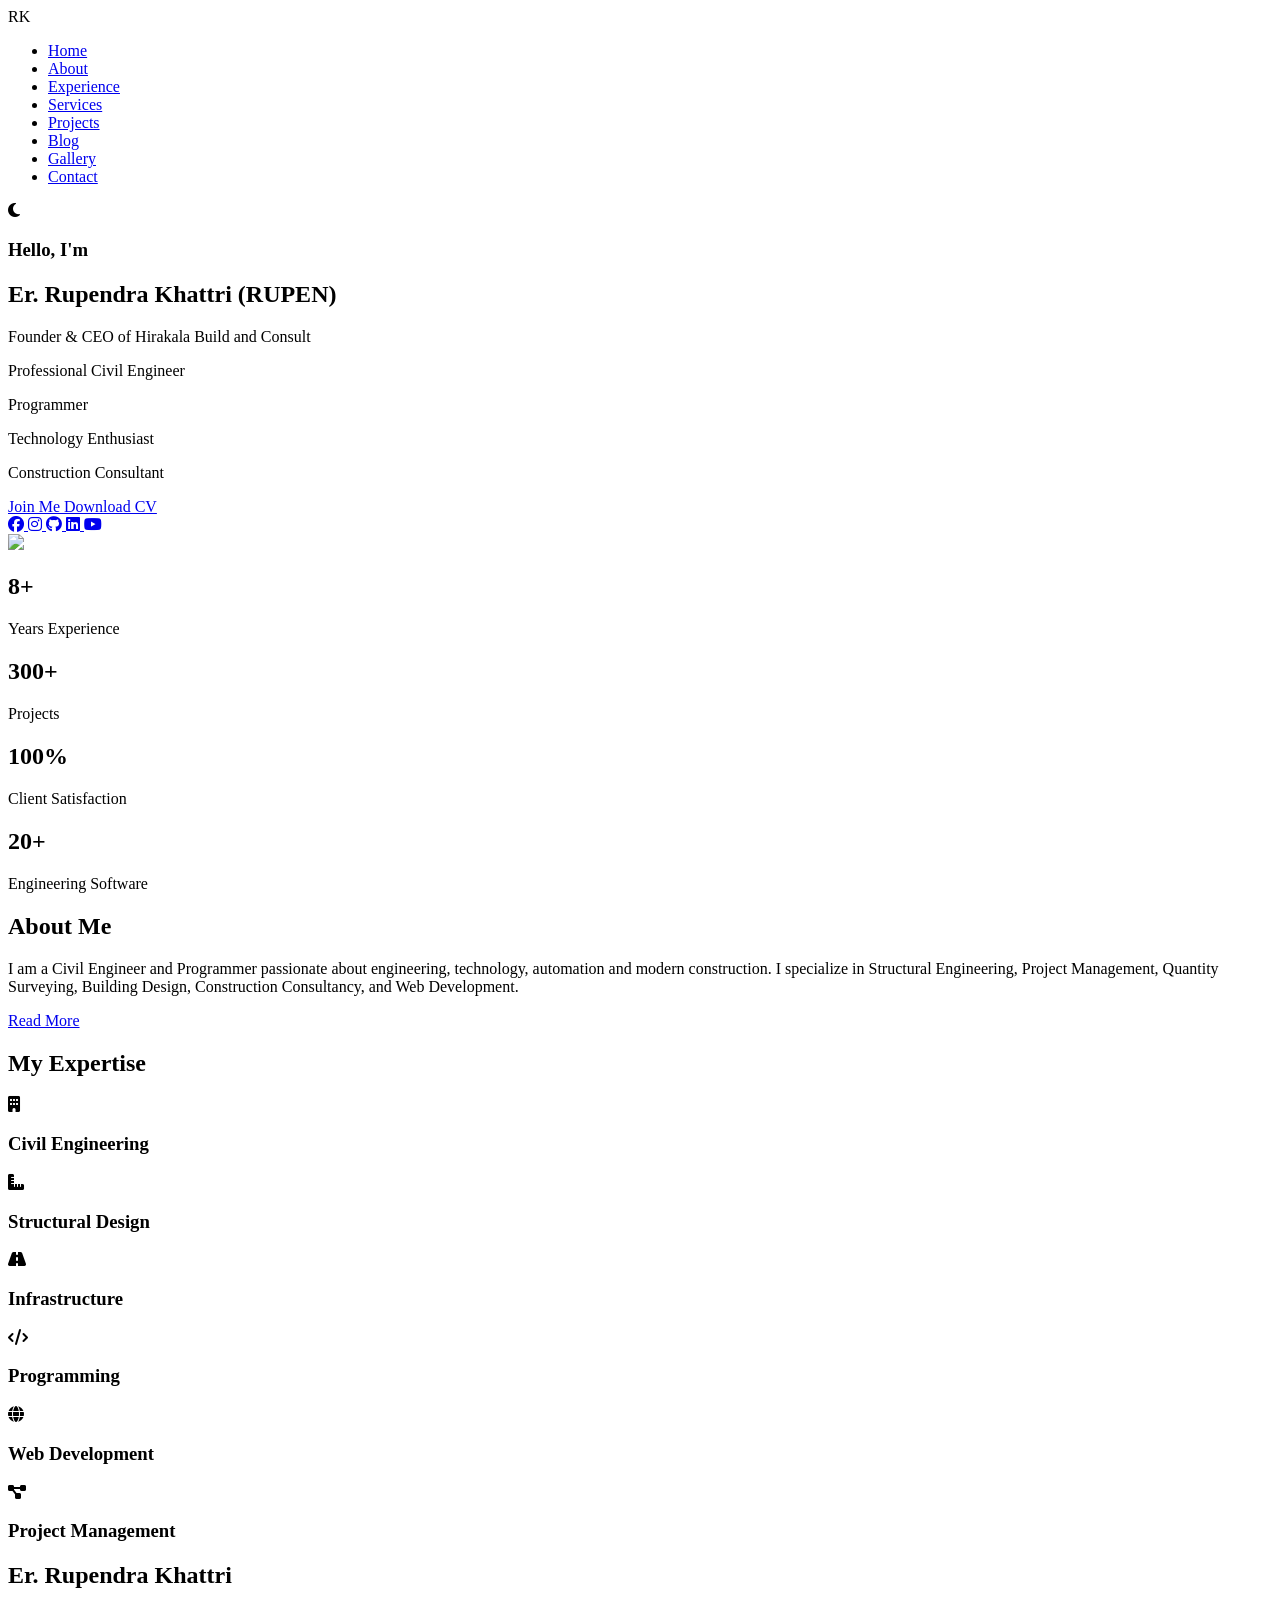
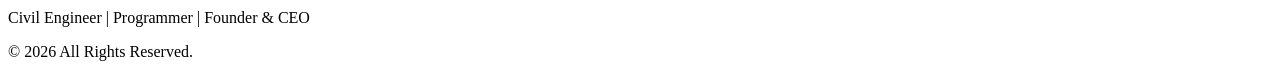
==== index.html @ b0874764 "Add files via upload" ====
<!DOCTYPE html>
<html lang="en">

<head>

<meta charset="UTF-8">
<meta http-equiv="X-UA-Compatible" content="IE=edge">
<meta name="viewport" content="width=device-width, initial-scale=1.0">

<title>Rupendra Khattri | Civil Engineer | Programmer</title>

<meta name="description"
content="Official Portfolio of Er. Rupendra Khattri, Civil Engineer, Founder of Hirakala Build and Consult and Programmer.">

<link rel="stylesheet" href="css/variables.css">
<link rel="stylesheet" href="css/style.css">
<link rel="stylesheet" href="css/animation.css">
<link rel="stylesheet" href="css/responsive.css">

<link
href="https://cdnjs.cloudflare.com/ajax/libs/font-awesome/6.6.0/css/all.min.css"
rel="stylesheet">

<link
href="https://fonts.googleapis.com/css2?family=Poppins:wght@300;400;500;600;700&display=swap"
rel="stylesheet">

</head>

<body>

<div id="loader">
<div class="spinner"></div>
</div>

<header>

<nav class="navbar">

<div class="logo">
RK
</div>

<ul>

<li><a href="#">Home</a></li>

<li><a href="about.html">About</a></li>

<li><a href="experience.html">Experience</a></li>

<li><a href="services.html">Services</a></li>

<li><a href="projects.html">Projects</a></li>

<li><a href="blog.html">Blog</a></li>

<li><a href="gallery.html">Gallery</a></li>

<li><a href="contact.html">Contact</a></li>

</ul>

<div class="dark-btn">

<i class="fa-solid fa-moon"></i>

</div>

</nav>

</header>

<section class="hero">

<div id="particles-js"></div>

<div class="hero-left">

<h3>Hello, I'm</h3>

<h1>Er. Rupendra Khattri (RUPEN) </h1>

<h2>

<span id="typing"></span>

</h2>

<p>

Founder & CEO of Hirakala Build and Consult
</p>
<p>
Professional Civil Engineer
</p>
<p>
Programmer
</p>
<p>
Technology Enthusiast
</p>
<p>
Construction Consultant
</p>

<div class="hero-buttons">

<a href="contact.html" class="btn">

Join Me

</a>

<a href="assets/cv.pdf" class="btn2">

Download CV

</a>

</div>

<div class="social">

<a href="https://facebook.com/rupendrakhattri1">

<i class="fab fa-facebook"></i>

</a>

<a href="https://instagram.com/rupenkhattri">

<i class="fab fa-instagram"></i>

</a>

<a href="https://github.com/rupendrakhattri">

<i class="fab fa-github"></i>

</a>

<a href="https://linkedin.com/in/rupendrakhattri">

<i class="fab fa-linkedin"></i>

</a>

<a href="https://youtube.com/@rupendrakhattri">

<i class="fab fa-youtube"></i>

</a>

</div>

</div>

<div class="hero-right">

<div class="profile-card">

<img src="images/profile.jpg">

</div>

</div>

</section>

<section class="stats">

<div class="card">

<h2>8+</h2>

<p>Years Experience</p>

</div>

<div class="card">

<h2>300+</h2>

<p>Projects</p>

</div>

<div class="card">

<h2>100%</h2>

<p>Client Satisfaction</p>

</div>

<div class="card">

<h2>20+</h2>

<p>Engineering Software</p>

</div>

</section>

<section class="about-preview">

<h2>About Me</h2>

<p>

I am a Civil Engineer and Programmer passionate about engineering,
technology, automation and modern construction.

I specialize in Structural Engineering,
Project Management,
Quantity Surveying,
Building Design,
Construction Consultancy,
and Web Development.

</p>

<a href="about.html" class="btn">

Read More

</a>

</section>

<section class="services-preview">

<h2>My Expertise</h2>

<div class="service-grid">

<div class="service-card">

<i class="fa-solid fa-building"></i>

<h3>Civil Engineering</h3>

</div>

<div class="service-card">

<i class="fa-solid fa-ruler-combined"></i>

<h3>Structural Design</h3>

</div>

<div class="service-card">

<i class="fa-solid fa-road"></i>

<h3>Infrastructure</h3>

</div>

<div class="service-card">

<i class="fa-solid fa-code"></i>

<h3>Programming</h3>

</div>

<div class="service-card">

<i class="fa-solid fa-globe"></i>

<h3>Web Development</h3>

</div>

<div class="service-card">

<i class="fa-solid fa-diagram-project"></i>

<h3>Project Management</h3>

</div>

</div>

</section>

<footer>

<h2>

Er. Rupendra Khattri

</h2>

<p>

Civil Engineer | Programmer | Founder & CEO

</p>

<p>

© 2026 All Rights Reserved.

</p>

</footer>

<script src="js/main.js"></script>

<script src="js/typing.js"></script>

<script src="js/particles.js"></script>

<script src="js/darkmode.js"></script>

</body>

</html>
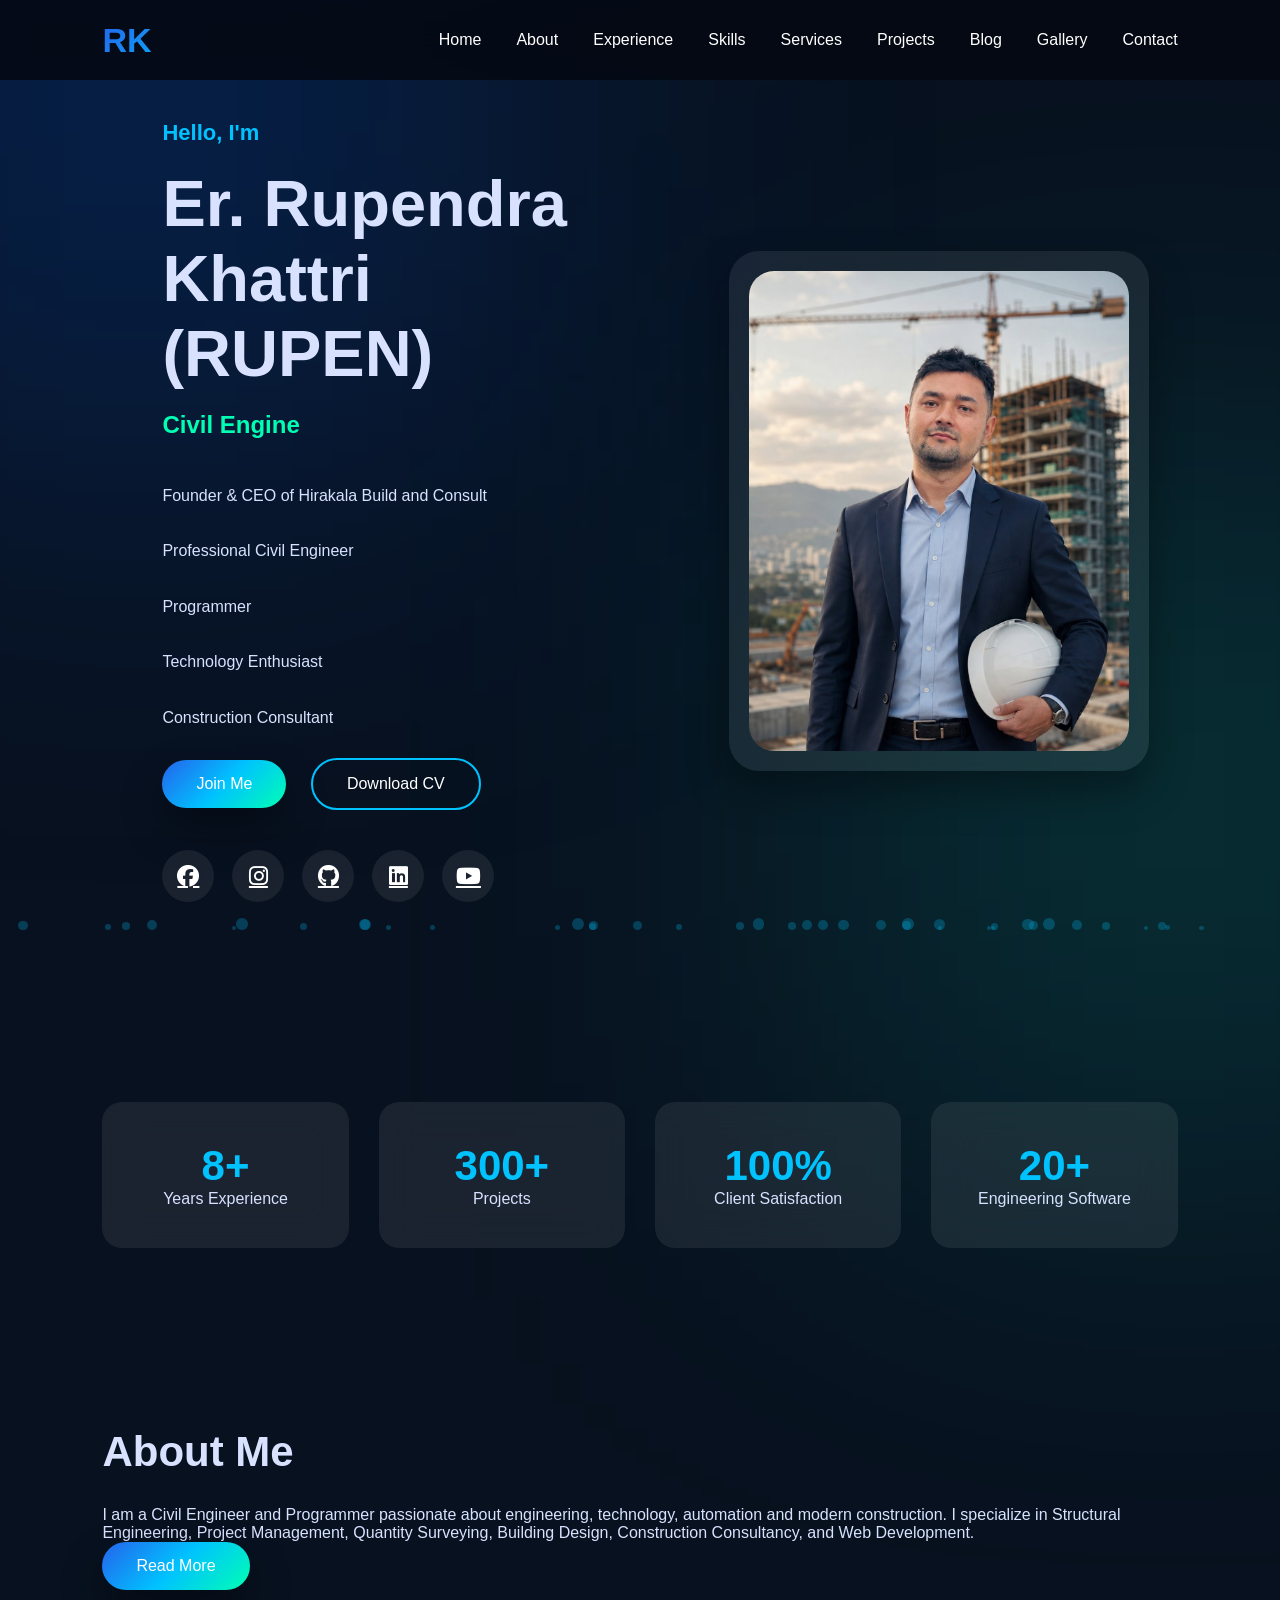
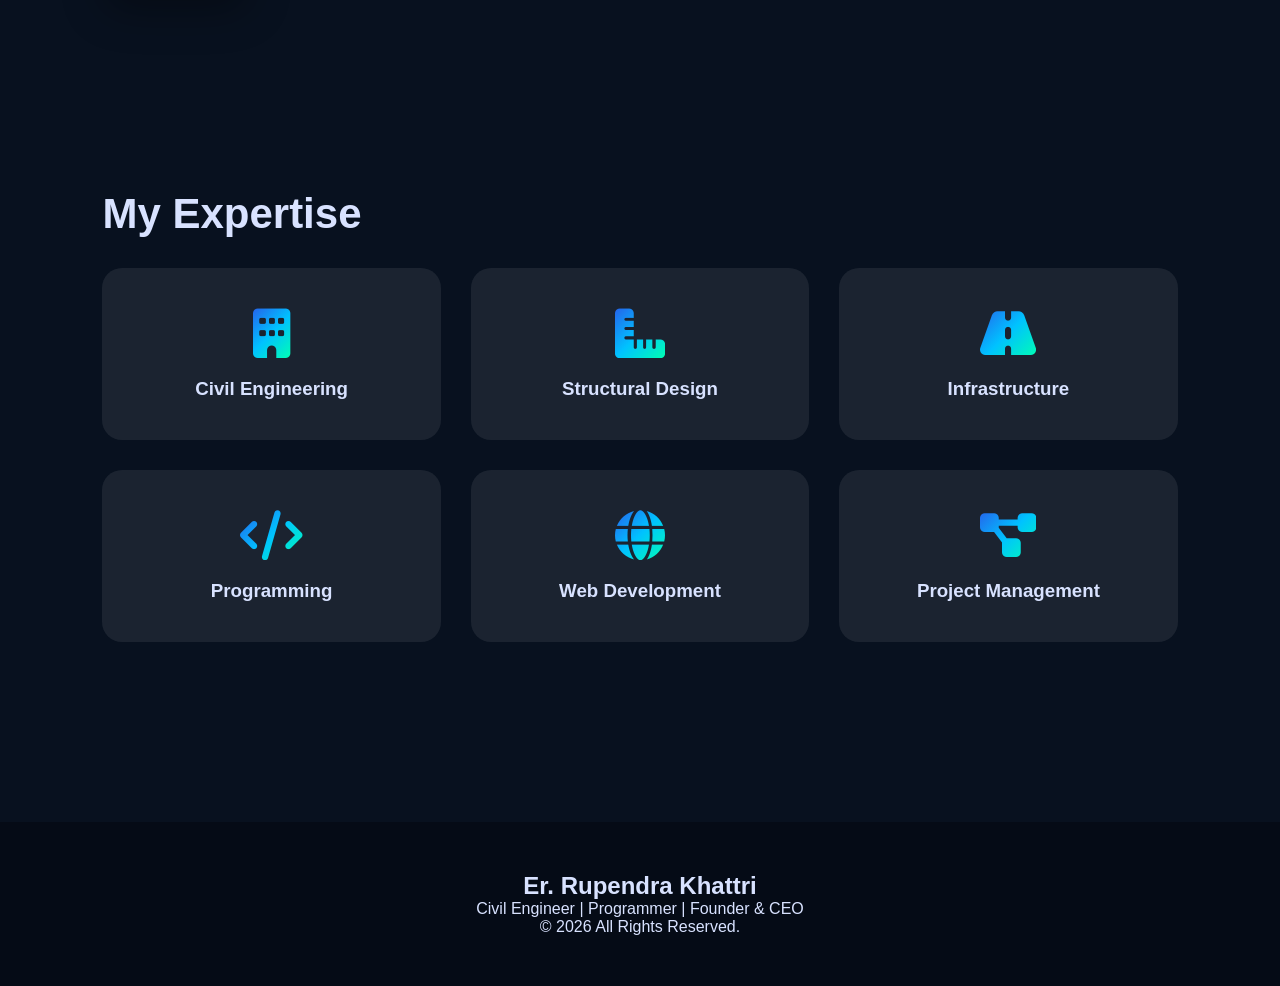
==== commit a2a8c7c4: "Add files via upload" ====
--- a/index.html
+++ b/index.html
@@ -37,35 +37,27 @@
 
 <nav class="navbar">
 
-<div class="logo">
-RK
-</div>
-
-<ul>
-
-<li><a href="#">Home</a></li>
-
-<li><a href="about.html">About</a></li>
-
-<li><a href="experience.html">Experience</a></li>
-
-<li><a href="services.html">Services</a></li>
-
-<li><a href="projects.html">Projects</a></li>
-
-<li><a href="blog.html">Blog</a></li>
-
-<li><a href="gallery.html">Gallery</a></li>
-
-<li><a href="contact.html">Contact</a></li>
-
-</ul>
-
-<div class="dark-btn">
-
-<i class="fa-solid fa-moon"></i>
-
-</div>
+<nav class="navbar">
+
+    <div class="logo">RK</div>
+
+    <ul class="nav-links">
+
+        <li><a href="index.html">Home</a></li>
+        <li><a href="about.html">About</a></li>
+        <li><a href="experience.html">Experience</a></li>
+        <li><a href="skills.html">Skills</a></li>
+        <li><a href="services.html">Services</a></li>
+        <li><a href="projects.html">Projects</a></li>
+        <li><a href="blog.html">Blog</a></li>
+        <li><a href="gallery.html">Gallery</a></li>
+        <li><a href="contact.html">Contact</a></li>
+
+    </ul>
+
+    <div class="menu-toggle">
+        <i class="fas fa-bars"></i>
+    </div>
 
 </nav>
 
--- a/css/variables.css
+++ b/css/variables.css
@@ -0,0 +1,53 @@
+:root{
+
+/* ===== Colors ===== */
+
+--primary:#2563eb;
+--secondary:#00c2ff;
+--accent:#00ffb3;
+
+--bg:#08111f;
+--bg2:#101a2d;
+
+--card:rgba(255,255,255,.08);
+
+--glass:rgba(255,255,255,.08);
+
+--white:#ffffff;
+
+--text:#d8e2ff;
+
+--gray:#a7b3cf;
+
+--border:rgba(255,255,255,.12);
+
+--shadow:0 20px 40px rgba(0,0,0,.35);
+
+--gradient:linear-gradient(
+135deg,
+#2563eb,
+#00c2ff,
+#00ffb3
+);
+
+/* ===== Font ===== */
+
+--font:'Poppins',sans-serif;
+
+/* ===== Radius ===== */
+
+--radius:18px;
+
+/* ===== Animation ===== */
+
+--transition:.35s ease;
+
+/* ===== Container ===== */
+
+--container:1280px;
+
+/* ===== Navbar ===== */
+
+--nav-height:80px;
+
+}
--- a/css/style.css
+++ b/css/style.css
@@ -0,0 +1,1889 @@
+*{
+margin:0;
+padding:0;
+box-sizing:border-box;
+}
+
+html{
+scroll-behavior:smooth;
+}
+
+body{
+
+font-family:var(--font);
+
+background:var(--bg);
+
+color:var(--text);
+
+overflow-x:hidden;
+
+}
+
+/* Background */
+
+body::before{
+
+content:"";
+
+position:fixed;
+
+width:700px;
+
+height:700px;
+
+background:#0066ff33;
+
+filter:blur(180px);
+
+top:-250px;
+
+left:-200px;
+
+z-index:-2;
+
+}
+
+body::after{
+
+content:"";
+
+position:fixed;
+
+width:700px;
+
+height:700px;
+
+background:#00ffcc22;
+
+filter:blur(180px);
+
+bottom:-250px;
+
+right:-250px;
+
+z-index:-2;
+
+}
+
+/* Loader */
+
+#loader{
+
+position:fixed;
+
+width:100%;
+
+height:100vh;
+
+background:#08111f;
+
+display:flex;
+
+justify-content:center;
+
+align-items:center;
+
+z-index:9999;
+
+}
+
+.spinner{
+
+width:60px;
+
+height:60px;
+
+border:5px solid #1d3557;
+
+border-top:5px solid #00c2ff;
+
+border-radius:50%;
+
+animation:spin 1s linear infinite;
+
+}
+
+/* Navbar */
+
+.navbar{
+
+position:fixed;
+
+top:0;
+
+width:100%;
+
+height:80px;
+
+display:flex;
+
+justify-content:space-between;
+
+align-items:center;
+
+padding:0 8%;
+
+background:rgba(0,0,0,.25);
+
+backdrop-filter:blur(18px);
+
+z-index:999;
+
+}
+
+.logo{
+
+font-size:34px;
+
+font-weight:700;
+
+background:var(--gradient);
+
+-webkit-background-clip:text;
+
+-webkit-text-fill-color:transparent;
+
+}
+
+.navbar ul{
+
+display:flex;
+
+list-style:none;
+
+gap:35px;
+
+}
+
+.navbar ul li a{
+
+text-decoration:none;
+
+color:white;
+
+transition:.3s;
+
+}
+
+.navbar ul li a:hover{
+
+color:var(--secondary);
+
+}
+
+/* Hero */
+
+.hero{
+
+min-height:100vh;
+
+display:flex;
+
+justify-content:space-between;
+
+align-items:center;
+
+padding:120px 8%;
+
+gap:60px;
+
+}
+
+.hero-left{
+
+flex:1;
+
+}
+
+.hero-left h3{
+
+font-size:22px;
+
+color:var(--secondary);
+
+}
+
+.hero-left h1{
+
+font-size:65px;
+
+margin:20px 0;
+
+}
+
+.hero-left h2{
+
+height:45px;
+
+color:var(--accent);
+
+}
+
+.hero-left p{
+
+line-height:1.9;
+
+max-width:650px;
+
+margin:25px 0;
+
+}
+
+/* Buttons */
+
+.btn{
+
+display:inline-block;
+
+padding:15px 34px;
+
+background:var(--gradient);
+
+border-radius:50px;
+
+text-decoration:none;
+
+color:white;
+
+margin-right:20px;
+
+box-shadow:var(--shadow);
+
+transition:.4s;
+
+}
+
+.btn:hover{
+
+transform:translateY(-6px);
+
+}
+
+.btn2{
+
+display:inline-block;
+
+padding:15px 34px;
+
+border:2px solid var(--secondary);
+
+border-radius:50px;
+
+text-decoration:none;
+
+color:white;
+
+transition:.4s;
+
+}
+
+.btn2:hover{
+
+background:var(--secondary);
+
+color:#000;
+
+}
+
+/* Social */
+
+.social{
+
+margin-top:40px;
+
+display:flex;
+
+gap:18px;
+
+}
+
+.social a{
+
+width:52px;
+
+height:52px;
+
+display:flex;
+
+justify-content:center;
+
+align-items:center;
+
+border-radius:50%;
+
+background:var(--glass);
+
+backdrop-filter:blur(20px);
+
+color:white;
+
+font-size:22px;
+
+transition:.4s;
+
+}
+
+.social a:hover{
+
+transform:translateY(-8px);
+
+background:var(--secondary);
+
+color:black;
+
+}
+
+/* Profile */
+
+.hero-right{
+
+flex:1;
+
+display:flex;
+
+justify-content:center;
+
+}
+
+.profile-card{
+
+width:420px;
+
+height:520px;
+
+background:var(--glass);
+
+backdrop-filter:blur(25px);
+
+border-radius:30px;
+
+padding:20px;
+
+box-shadow:var(--shadow);
+
+animation:float 5s ease infinite;
+
+}
+
+.profile-card img{
+
+width:100%;
+
+height:100%;
+
+object-fit:cover;
+
+border-radius:25px;
+
+}
+
+/* Cards */
+
+.stats{
+
+display:grid;
+
+grid-template-columns:repeat(4,1fr);
+
+gap:30px;
+
+padding:80px 8%;
+
+}
+
+.card{
+
+background:var(--glass);
+
+padding:40px;
+
+text-align:center;
+
+border-radius:20px;
+
+backdrop-filter:blur(20px);
+
+transition:.4s;
+
+}
+
+.card:hover{
+
+transform:translateY(-10px);
+
+}
+
+.card h2{
+
+font-size:42px;
+
+color:var(--secondary);
+
+}
+
+.about-preview,
+
+.services-preview{
+
+padding:100px 8%;
+
+}
+
+.about-preview h2,
+
+.services-preview h2{
+
+font-size:42px;
+
+margin-bottom:30px;
+
+}
+
+.service-grid{
+
+display:grid;
+
+grid-template-columns:repeat(3,1fr);
+
+gap:30px;
+
+}
+
+.service-card{
+
+padding:40px;
+
+background:var(--glass);
+
+text-align:center;
+
+border-radius:20px;
+
+transition:.4s;
+
+}
+
+.service-card:hover{
+
+transform:translateY(-12px);
+
+}
+
+.service-card i{
+
+font-size:50px;
+
+margin-bottom:20px;
+
+background:var(--gradient);
+
+-webkit-background-clip:text;
+
+-webkit-text-fill-color:transparent;
+
+}
+
+footer{
+
+padding:50px;
+
+text-align:center;
+
+background:#050b16;
+
+margin-top:80px;
+
+}
+
+/* Floating Particles */
+
+.particle{
+
+position:absolute;
+
+bottom:-30px;
+
+background:#00c2ff;
+
+border-radius:50%;
+
+opacity:.25;
+
+animation:particleMove linear infinite;
+
+pointer-events:none;
+
+}
+
+@keyframes particleMove{
+
+0%{
+
+transform:translateY(0);
+
+opacity:0;
+
+}
+
+20%{
+
+opacity:.4;
+
+}
+
+100%{
+
+transform:translateY(-120vh);
+
+opacity:0;
+
+}
+
+}
+
+/* Reveal Animation */
+
+.card,
+.service-card,
+.about-preview,
+.profile-card{
+
+opacity:0;
+
+transform:translateY(40px);
+
+transition:.8s;
+
+}
+
+.active{
+
+opacity:1;
+
+transform:translateY(0);
+
+}
+
+/* ===========================
+ABOUT PAGE
+===========================*/
+
+.page-header{
+
+padding:140px 8% 70px;
+
+text-align:center;
+
+}
+
+.page-header h1{
+
+font-size:54px;
+
+margin-bottom:15px;
+
+}
+
+.page-header p{
+
+color:var(--gray);
+
+}
+
+.about-container{
+
+display:grid;
+
+grid-template-columns:350px 1fr;
+
+gap:60px;
+
+padding:70px 8%;
+
+align-items:center;
+
+}
+
+.about-image img{
+
+width:100%;
+
+border-radius:25px;
+
+box-shadow:var(--shadow);
+
+}
+
+.about-content h2{
+
+font-size:42px;
+
+margin-bottom:15px;
+
+}
+
+.about-content h3{
+
+color:var(--secondary);
+
+margin-bottom:20px;
+
+}
+
+.about-content p{
+
+line-height:1.9;
+
+margin-bottom:18px;
+
+}
+
+.about-info{
+
+display:grid;
+
+grid-template-columns:repeat(2,1fr);
+
+gap:20px;
+
+margin:35px 0;
+
+}
+
+.education{
+
+padding:80px 8%;
+
+}
+
+.education h2{
+
+font-size:42px;
+
+margin-bottom:40px;
+
+}
+
+.timeline{
+
+display:flex;
+
+flex-direction:column;
+
+gap:30px;
+
+}
+
+.timeline-item{
+
+background:var(--glass);
+
+padding:30px;
+
+border-radius:20px;
+
+backdrop-filter:blur(20px);
+
+border:1px solid var(--border);
+
+transition:.35s;
+
+}
+
+.timeline-item:hover{
+
+transform:translateX(10px);
+
+}
+
+.timeline-item h3{
+
+margin-bottom:10px;
+
+}
+
+.timeline-item h4{
+
+color:var(--secondary);
+
+margin-bottom:10px;
+
+}
+
+.mission{
+
+padding:80px 8%;
+
+text-align:center;
+
+}
+
+.mission h2{
+
+font-size:40px;
+
+margin-bottom:20px;
+
+}
+
+.mission p{
+
+max-width:900px;
+
+margin:auto;
+
+line-height:2;
+
+}
+
+/* ==========================
+EXPERIENCE PAGE
+========================== */
+
+.experience-section{
+
+padding:80px 8%;
+
+}
+
+.experience-timeline{
+
+position:relative;
+
+margin-left:30px;
+
+border-left:3px solid var(--secondary);
+
+}
+
+.experience-item{
+
+display:flex;
+
+gap:30px;
+
+margin-bottom:50px;
+
+position:relative;
+
+}
+
+.experience-icon{
+
+position:absolute;
+
+left:-24px;
+
+width:45px;
+
+height:45px;
+
+border-radius:50%;
+
+background:var(--gradient);
+
+display:flex;
+
+justify-content:center;
+
+align-items:center;
+
+color:#fff;
+
+font-size:18px;
+
+box-shadow:var(--shadow);
+
+}
+
+.experience-content{
+
+margin-left:50px;
+
+background:var(--glass);
+
+padding:30px;
+
+border-radius:20px;
+
+backdrop-filter:blur(20px);
+
+border:1px solid var(--border);
+
+transition:.35s;
+
+}
+
+.experience-content:hover{
+
+transform:translateY(-8px);
+
+}
+
+.experience-content h2{
+
+margin-bottom:10px;
+
+}
+
+.experience-content h3{
+
+color:var(--secondary);
+
+margin-bottom:10px;
+
+}
+
+.experience-content span{
+
+display:inline-block;
+
+margin-bottom:15px;
+
+padding:6px 14px;
+
+border-radius:20px;
+
+background:#2563eb22;
+
+color:var(--secondary);
+
+font-size:14px;
+
+}
+
+.experience-content p{
+
+line-height:1.8;
+
+}
+
+.achievement-section{
+
+padding:80px 8%;
+
+text-align:center;
+
+}
+
+.achievement-section h2{
+
+font-size:40px;
+
+margin-bottom:40px;
+
+}
+
+.achievement-grid{
+
+display:grid;
+
+grid-template-columns:repeat(4,1fr);
+
+gap:30px;
+
+}
+
+.achievement-card{
+
+background:var(--glass);
+
+padding:35px;
+
+border-radius:20px;
+
+backdrop-filter:blur(20px);
+
+transition:.35s;
+
+}
+
+.achievement-card:hover{
+
+transform:translateY(-10px);
+
+}
+
+.achievement-card h3{
+
+font-size:46px;
+
+color:var(--secondary);
+
+margin-bottom:10px;
+
+}
+
+@media(max-width:900px){
+
+.achievement-grid{
+
+grid-template-columns:repeat(2,1fr);
+
+}
+
+}
+
+@media(max-width:768px){
+
+.experience-content{
+
+margin-left:40px;
+
+}
+
+.achievement-grid{
+
+grid-template-columns:1fr;
+
+}
+
+}
+
+/* ==========================
+SKILLS PAGE
+========================== */
+
+.skills-section{
+
+padding:70px 8%;
+
+}
+
+.skills-section h2{
+
+margin-bottom:35px;
+
+font-size:40px;
+
+}
+
+.skill{
+
+margin-bottom:25px;
+
+}
+
+.skill span{
+
+display:block;
+
+margin-bottom:10px;
+
+font-weight:600;
+
+}
+
+.progress{
+
+width:100%;
+
+height:14px;
+
+background:#1a2435;
+
+border-radius:30px;
+
+overflow:hidden;
+
+}
+
+.progress-bar{
+
+height:100%;
+
+background:var(--gradient);
+
+border-radius:30px;
+
+animation:growBar 2s ease;
+
+}
+
+@keyframes growBar{
+
+from{
+
+width:0;
+
+}
+
+}
+
+.software-section{
+
+padding:80px 8%;
+
+}
+
+.software-section h2{
+
+margin-bottom:40px;
+
+font-size:40px;
+
+}
+
+.software-grid{
+
+display:grid;
+
+grid-template-columns:repeat(auto-fit,minmax(180px,1fr));
+
+gap:25px;
+
+}
+
+.software-card{
+
+background:var(--glass);
+
+padding:30px;
+
+text-align:center;
+
+border-radius:20px;
+
+backdrop-filter:blur(20px);
+
+border:1px solid var(--border);
+
+font-weight:600;
+
+transition:.35s;
+
+}
+
+.software-card:hover{
+
+transform:translateY(-10px);
+
+background:rgba(37,99,235,.18);
+
+}
+
+/*==========================
+SERVICES PAGE
+===========================*/
+
+.services-page{
+
+padding:80px 8%;
+
+display:grid;
+
+grid-template-columns:repeat(auto-fit,minmax(320px,1fr));
+
+gap:35px;
+
+}
+
+.service-box{
+
+background:var(--glass);
+
+padding:40px;
+
+border-radius:20px;
+
+backdrop-filter:blur(18px);
+
+border:1px solid var(--border);
+
+transition:.35s;
+
+text-align:center;
+
+}
+
+.service-box:hover{
+
+transform:translateY(-12px);
+
+box-shadow:0 20px 40px rgba(0,0,0,.3);
+
+}
+
+.service-box i{
+
+font-size:55px;
+
+margin-bottom:25px;
+
+background:var(--gradient);
+
+-webkit-background-clip:text;
+
+-webkit-text-fill-color:transparent;
+
+}
+
+.service-box h3{
+
+margin-bottom:20px;
+
+font-size:24px;
+
+}
+
+.service-box p{
+
+line-height:1.8;
+
+color:var(--gray);
+
+}
+
+.cta-section{
+
+padding:100px 8%;
+
+text-align:center;
+
+}
+
+.cta-section h2{
+
+font-size:42px;
+
+margin-bottom:20px;
+
+}
+
+.cta-section p{
+
+max-width:800px;
+
+margin:0 auto 40px;
+
+line-height:2;
+
+color:var(--gray);
+
+}
+
+/*==========================
+PROJECT PAGE
+==========================*/
+
+.filter-section{
+
+padding:40px 8%;
+
+display:flex;
+
+justify-content:center;
+
+flex-wrap:wrap;
+
+gap:20px;
+
+}
+
+.filter-btn{
+
+padding:12px 28px;
+
+border:none;
+
+border-radius:40px;
+
+cursor:pointer;
+
+background:var(--glass);
+
+color:var(--text);
+
+font-weight:600;
+
+transition:.35s;
+
+}
+
+.filter-btn:hover,
+.filter-btn.active{
+
+background:var(--gradient);
+
+color:white;
+
+}
+
+.project-grid{
+
+padding:40px 8% 100px;
+
+display:grid;
+
+grid-template-columns:repeat(auto-fit,minmax(350px,1fr));
+
+gap:35px;
+
+}
+
+.project-card{
+
+background:var(--glass);
+
+border-radius:22px;
+
+overflow:hidden;
+
+backdrop-filter:blur(20px);
+
+border:1px solid var(--border);
+
+transition:.35s;
+
+}
+
+.project-card:hover{
+
+transform:translateY(-12px);
+
+box-shadow:0 20px 40px rgba(0,0,0,.35);
+
+}
+
+.project-card img{
+
+width:100%;
+
+height:240px;
+
+object-fit:cover;
+
+transition:.4s;
+
+}
+
+.project-card:hover img{
+
+transform:scale(1.08);
+
+}
+
+.project-content{
+
+padding:30px;
+
+}
+
+.badge{
+
+display:inline-block;
+
+padding:6px 16px;
+
+border-radius:30px;
+
+background:#2563eb22;
+
+color:var(--secondary);
+
+margin-bottom:18px;
+
+font-size:14px;
+
+}
+
+.programming{
+
+background:#00ff8820;
+
+color:#00ffb3;
+
+}
+
+.research{
+
+background:#ffbf0020;
+
+color:#ffc107;
+
+}
+
+.project-content h3{
+
+margin-bottom:15px;
+
+font-size:26px;
+
+}
+
+.project-content p{
+
+line-height:1.8;
+
+margin-bottom:20px;
+
+}
+
+.tech{
+
+display:flex;
+
+flex-wrap:wrap;
+
+gap:10px;
+
+margin-bottom:25px;
+
+}
+
+.tech span{
+
+padding:8px 15px;
+
+background:#ffffff10;
+
+border-radius:30px;
+
+font-size:13px;
+
+}
+
+.project-buttons{
+
+display:flex;
+
+gap:15px;
+
+}
+
+/*==========================
+BLOG PAGE
+==========================*/
+
+.blog-search{
+
+padding:40px 8%;
+
+text-align:center;
+
+}
+
+.blog-search input{
+
+width:100%;
+max-width:600px;
+padding:16px 25px;
+border:none;
+border-radius:50px;
+background:var(--glass);
+color:var(--text);
+font-size:16px;
+outline:none;
+
+}
+
+.featured-blog{
+
+padding:50px 8%;
+
+display:grid;
+
+grid-template-columns:1fr 500px;
+
+gap:50px;
+
+align-items:center;
+
+}
+
+.featured-blog img{
+
+width:100%;
+border-radius:20px;
+
+}
+
+.blog-tag{
+
+display:inline-block;
+
+padding:8px 18px;
+
+border-radius:30px;
+
+background:var(--gradient);
+
+color:white;
+
+margin-bottom:20px;
+
+}
+
+.featured-content h2{
+
+font-size:42px;
+
+margin-bottom:20px;
+
+}
+
+.featured-content p{
+
+line-height:1.9;
+
+margin-bottom:30px;
+
+}
+
+.blog-grid{
+
+padding:60px 8%;
+
+display:grid;
+
+grid-template-columns:repeat(auto-fit,minmax(340px,1fr));
+
+gap:35px;
+
+}
+
+.blog-card{
+
+background:var(--glass);
+
+border-radius:20px;
+
+overflow:hidden;
+
+backdrop-filter:blur(20px);
+
+border:1px solid var(--border);
+
+transition:.35s;
+
+}
+
+.blog-card:hover{
+
+transform:translateY(-10px);
+
+}
+
+.blog-card img{
+
+width:100%;
+
+height:220px;
+
+object-fit:cover;
+
+}
+
+.blog-content{
+
+padding:25px;
+
+}
+
+.blog-category{
+
+display:inline-block;
+
+padding:6px 16px;
+
+border-radius:30px;
+
+background:#2563eb22;
+
+color:var(--secondary);
+
+margin-bottom:15px;
+
+font-size:14px;
+
+}
+
+.blog-content h3{
+
+margin-bottom:15px;
+
+}
+
+.blog-content p{
+
+line-height:1.8;
+
+margin-bottom:20px;
+
+}
+
+.blog-footer{
+
+display:flex;
+
+justify-content:space-between;
+
+align-items:center;
+
+font-size:14px;
+
+}
+
+.blog-footer a{
+
+text-decoration:none;
+
+color:var(--secondary);
+
+font-weight:600;
+
+}
+
+@media(max-width:900px){
+
+.featured-blog{
+
+grid-template-columns:1fr;
+
+}
+
+}
+
+/*==========================
+GALLERY PAGE
+===========================*/
+
+.gallery-filter{
+
+padding:40px 8%;
+
+display:flex;
+
+justify-content:center;
+
+flex-wrap:wrap;
+
+gap:20px;
+
+}
+
+.gallery-btn{
+
+padding:12px 25px;
+
+border:none;
+
+border-radius:40px;
+
+background:var(--glass);
+
+color:var(--text);
+
+cursor:pointer;
+
+transition:.35s;
+
+font-weight:600;
+
+}
+
+.gallery-btn:hover,
+.gallery-btn.active{
+
+background:var(--gradient);
+
+color:white;
+
+}
+
+.gallery-grid{
+
+padding:40px 8% 100px;
+
+display:grid;
+
+grid-template-columns:repeat(auto-fit,minmax(320px,1fr));
+
+gap:25px;
+
+}
+
+.gallery-item{
+
+position:relative;
+
+overflow:hidden;
+
+border-radius:20px;
+
+cursor:pointer;
+
+}
+
+.gallery-item img{
+
+width:100%;
+
+height:280px;
+
+object-fit:cover;
+
+transition:.6s;
+
+}
+
+.gallery-item:hover img{
+
+transform:scale(1.12);
+
+}
+
+.gallery-overlay{
+
+position:absolute;
+
+left:0;
+
+bottom:-100%;
+
+width:100%;
+
+padding:30px;
+
+background:linear-gradient(to top,
+rgba(0,0,0,.92),
+transparent);
+
+color:white;
+
+transition:.45s;
+
+}
+
+.gallery-item:hover .gallery-overlay{
+
+bottom:0;
+
+}
+
+.gallery-overlay h3{
+
+margin-bottom:8px;
+
+}
+
+.gallery-overlay p{
+
+font-size:15px;
+
+opacity:.9;
+
+}
+
+
+/*=========================
+CONTACT PAGE
+=========================*/
+
+.contact-section{
+
+display:grid;
+
+grid-template-columns:1fr 1fr;
+
+gap:60px;
+
+padding:80px 8%;
+
+}
+
+.contact-card{
+
+display:flex;
+
+gap:20px;
+
+align-items:center;
+
+background:var(--glass);
+
+padding:20px;
+
+margin-bottom:20px;
+
+border-radius:20px;
+
+backdrop-filter:blur(20px);
+
+}
+
+.contact-card i{
+
+font-size:28px;
+
+color:var(--secondary);
+
+}
+
+.contact-form input,
+.contact-form textarea{
+
+width:100%;
+
+padding:18px;
+
+margin-bottom:20px;
+
+border:none;
+
+border-radius:15px;
+
+background:var(--glass);
+
+color:white;
+
+outline:none;
+
+}
+
+.contact-form button{
+
+border:none;
+
+cursor:pointer;
+
+}
+
+.social-large{
+
+margin-top:30px;
+
+display:flex;
+
+gap:15px;
+
+}
+
+.social-large a{
+
+width:55px;
+
+height:55px;
+
+display:flex;
+
+justify-content:center;
+
+align-items:center;
+
+border-radius:50%;
+
+background:var(--glass);
+
+color:white;
+
+font-size:22px;
+
+transition:.3s;
+
+}
+
+.social-large a:hover{
+
+background:var(--gradient);
+
+}
+
+.map-section{
+
+padding:0 8% 80px;
+
+}
+
+.map-section iframe{
+
+width:100%;
+
+height:450px;
+
+border:none;
+
+border-radius:25px;
+
+}
+
+@media(max-width:900px){
+
+.contact-section{
+
+grid-template-columns:1fr;
+
+}
+
+}
+
+/* ==========================
+Responsive Navigation
+========================== */
+
+.navbar{
+
+display:flex;
+
+justify-content:space-between;
+
+align-items:center;
+
+padding:20px 8%;
+
+position:fixed;
+
+width:100%;
+
+top:0;
+
+left:0;
+
+z-index:999;
+
+background:rgba(5,10,20,.85);
+
+backdrop-filter:blur(20px);
+
+}
+
+.nav-links{
+
+display:flex;
+
+gap:30px;
+
+list-style:none;
+
+}
+
+.nav-links li a{
+
+color:#fff;
+
+text-decoration:none;
+
+font-weight:500;
+
+transition:.3s;
+
+}
+
+.nav-links li a:hover{
+
+color:#00c2ff;
+
+}
+
+.menu-toggle{
+
+display:none;
+
+font-size:30px;
+
+cursor:pointer;
+
+color:white;
+
+}
--- a/css/animation.css
+++ b/css/animation.css
@@ -0,0 +1,383 @@
+/* ===========================
+   ANIMATIONS
+===========================*/
+
+@keyframes spin{
+
+0%{
+transform:rotate(0deg);
+}
+
+100%{
+transform:rotate(360deg);
+}
+
+}
+
+/* Floating profile */
+
+@keyframes float{
+
+0%{
+transform:translateY(0px);
+}
+
+50%{
+transform:translateY(-20px);
+}
+
+100%{
+transform:translateY(0px);
+}
+
+}
+
+/* Fade Up */
+
+@keyframes fadeUp{
+
+0%{
+
+opacity:0;
+
+transform:translateY(60px);
+
+}
+
+100%{
+
+opacity:1;
+
+transform:translateY(0);
+
+}
+
+}
+
+/* Fade Left */
+
+@keyframes fadeLeft{
+
+0%{
+
+opacity:0;
+
+transform:translateX(-80px);
+
+}
+
+100%{
+
+opacity:1;
+
+transform:translateX(0);
+
+}
+
+}
+
+/* Fade Right */
+
+@keyframes fadeRight{
+
+0%{
+
+opacity:0;
+
+transform:translateX(80px);
+
+}
+
+100%{
+
+opacity:1;
+
+transform:translateX(0);
+
+}
+
+}
+
+/* Zoom */
+
+@keyframes zoom{
+
+0%{
+
+opacity:0;
+
+transform:scale(.8);
+
+}
+
+100%{
+
+opacity:1;
+
+transform:scale(1);
+
+}
+
+}
+
+/* Glow */
+
+@keyframes glow{
+
+0%{
+
+box-shadow:0 0 0 rgba(0,194,255,.4);
+
+}
+
+50%{
+
+box-shadow:
+0 0 20px rgba(0,194,255,.6),
+0 0 40px rgba(0,194,255,.4);
+
+}
+
+100%{
+
+box-shadow:0 0 0 rgba(0,194,255,.4);
+
+}
+
+}
+
+/* Gradient Animation */
+
+@keyframes gradient{
+
+0%{
+
+background-position:0% 50%;
+
+}
+
+50%{
+
+background-position:100% 50%;
+
+}
+
+100%{
+
+background-position:0% 50%;
+
+}
+
+}
+
+/* Pulse */
+
+@keyframes pulse{
+
+0%{
+
+transform:scale(1);
+
+}
+
+50%{
+
+transform:scale(1.08);
+
+}
+
+100%{
+
+transform:scale(1);
+
+}
+
+}
+
+/* Rotate */
+
+@keyframes rotate{
+
+0%{
+
+transform:rotate(0deg);
+
+}
+
+100%{
+
+transform:rotate(360deg);
+
+}
+
+}
+
+/* Bounce */
+
+@keyframes bounce{
+
+0%,100%{
+
+transform:translateY(0);
+
+}
+
+50%{
+
+transform:translateY(-12px);
+
+}
+
+}
+
+/* Wave */
+
+@keyframes wave{
+
+0%{
+
+transform:rotate(0deg);
+
+}
+
+25%{
+
+transform:rotate(10deg);
+
+}
+
+50%{
+
+transform:rotate(-10deg);
+
+}
+
+75%{
+
+transform:rotate(8deg);
+
+}
+
+100%{
+
+transform:rotate(0deg);
+
+}
+
+}
+
+/* Hero Animation */
+
+.hero-left{
+
+animation:fadeLeft 1s ease;
+
+}
+
+.hero-right{
+
+animation:fadeRight 1.2s ease;
+
+}
+
+.stats{
+
+animation:fadeUp 1.3s ease;
+
+}
+
+.about-preview{
+
+animation:fadeUp 1.4s ease;
+
+}
+
+.services-preview{
+
+animation:fadeUp 1.5s ease;
+
+}
+
+/* Buttons */
+
+.btn{
+
+animation:glow 3s infinite;
+
+}
+
+.btn:hover{
+
+animation:pulse .6s;
+
+}
+
+/* Service Cards */
+
+.service-card{
+
+transition:.4s;
+
+}
+
+.service-card:hover{
+
+transform:
+translateY(-15px)
+scale(1.03);
+
+}
+
+/* Stats */
+
+.card{
+
+transition:.4s;
+
+}
+
+.card:hover{
+
+transform:
+translateY(-12px)
+scale(1.03);
+
+}
+
+/* Icons */
+
+.social a:hover{
+
+animation:bounce .8s;
+
+}
+
+/* Logo */
+
+.logo{
+
+background-size:300% 300%;
+
+animation:gradient 8s infinite;
+
+}
+
+/* Profile Image */
+
+.profile-card{
+
+overflow:hidden;
+
+}
+
+.profile-card img{
+
+transition:1s;
+
+}
+
+.profile-card:hover img{
+
+transform:scale(1.08);
+
+}
--- a/css/responsive.css
+++ b/css/responsive.css
@@ -0,0 +1,273 @@
+/* ===========================
+TABLET
+===========================*/
+
+@media(max-width:1100px){
+
+.hero{
+
+flex-direction:column-reverse;
+
+text-align:center;
+
+}
+
+.hero-left p{
+
+margin:auto;
+
+}
+
+.hero-buttons{
+
+margin-top:25px;
+
+}
+
+.stats{
+
+grid-template-columns:repeat(2,1fr);
+
+}
+
+.service-grid{
+
+grid-template-columns:repeat(2,1fr);
+
+}
+
+}
+
+/* ===========================
+MOBILE
+===========================*/
+
+@media(max-width:768px){
+
+.navbar{
+
+padding:20px;
+
+}
+
+.navbar ul{
+
+display:none;
+
+}
+
+.hero{
+
+padding:120px 25px;
+
+}
+
+.hero-left h1{
+
+font-size:42px;
+
+}
+
+.hero-left h2{
+
+font-size:26px;
+
+}
+
+.profile-card{
+
+width:320px;
+
+height:400px;
+
+}
+
+.stats{
+
+grid-template-columns:1fr;
+
+}
+
+.service-grid{
+
+grid-template-columns:1fr;
+
+}
+
+.about-preview,
+.services-preview{
+
+padding:70px 25px;
+
+}
+
+footer{
+
+padding:40px 20px;
+
+}
+
+}
+
+/* Small Mobile */
+
+@media(max-width:480px){
+
+.hero-left h1{
+
+font-size:34px;
+
+}
+
+.hero-left p{
+
+font-size:15px;
+
+}
+
+.btn,
+.btn2{
+
+display:block;
+
+margin:15px auto;
+
+text-align:center;
+
+}
+
+.social{
+
+justify-content:center;
+
+}
+
+.profile-card{
+
+width:280px;
+
+height:360px;
+
+}
+
+}
+
+@media(max-width:900px){
+
+.menu-toggle{
+
+display:block;
+
+}
+
+.nav-links{
+
+position:fixed;
+
+top:80px;
+
+right:-100%;
+
+width:280px;
+
+height:100vh;
+
+background:#08111f;
+
+display:flex;
+
+flex-direction:column;
+
+padding-top:40px;
+
+gap:25px;
+
+align-items:center;
+
+transition:.4s;
+
+}
+
+.nav-links.active{
+
+right:0;
+
+}
+
+}
+
+img{
+
+max-width:100%;
+
+height:auto;
+
+}
+
+section{
+
+padding-left:6%;
+
+padding-right:6%;
+
+}
+
+@media(max-width:768px){
+
+.hero{
+
+grid-template-columns:1fr;
+
+text-align:center;
+
+}
+
+.about-container{
+
+grid-template-columns:1fr;
+
+}
+
+.contact-section{
+
+grid-template-columns:1fr;
+
+}
+
+.project-grid{
+
+grid-template-columns:1fr;
+
+}
+
+.services-page{
+
+grid-template-columns:1fr;
+
+}
+
+.software-grid{
+
+grid-template-columns:repeat(2,1fr);
+
+}
+
+.achievement-grid{
+
+grid-template-columns:1fr;
+
+}
+
+.featured-blog{
+
+grid-template-columns:1fr;
+
+}
+
+.gallery-grid{
+
+grid-template-columns:1fr;
+
+}
+
+}
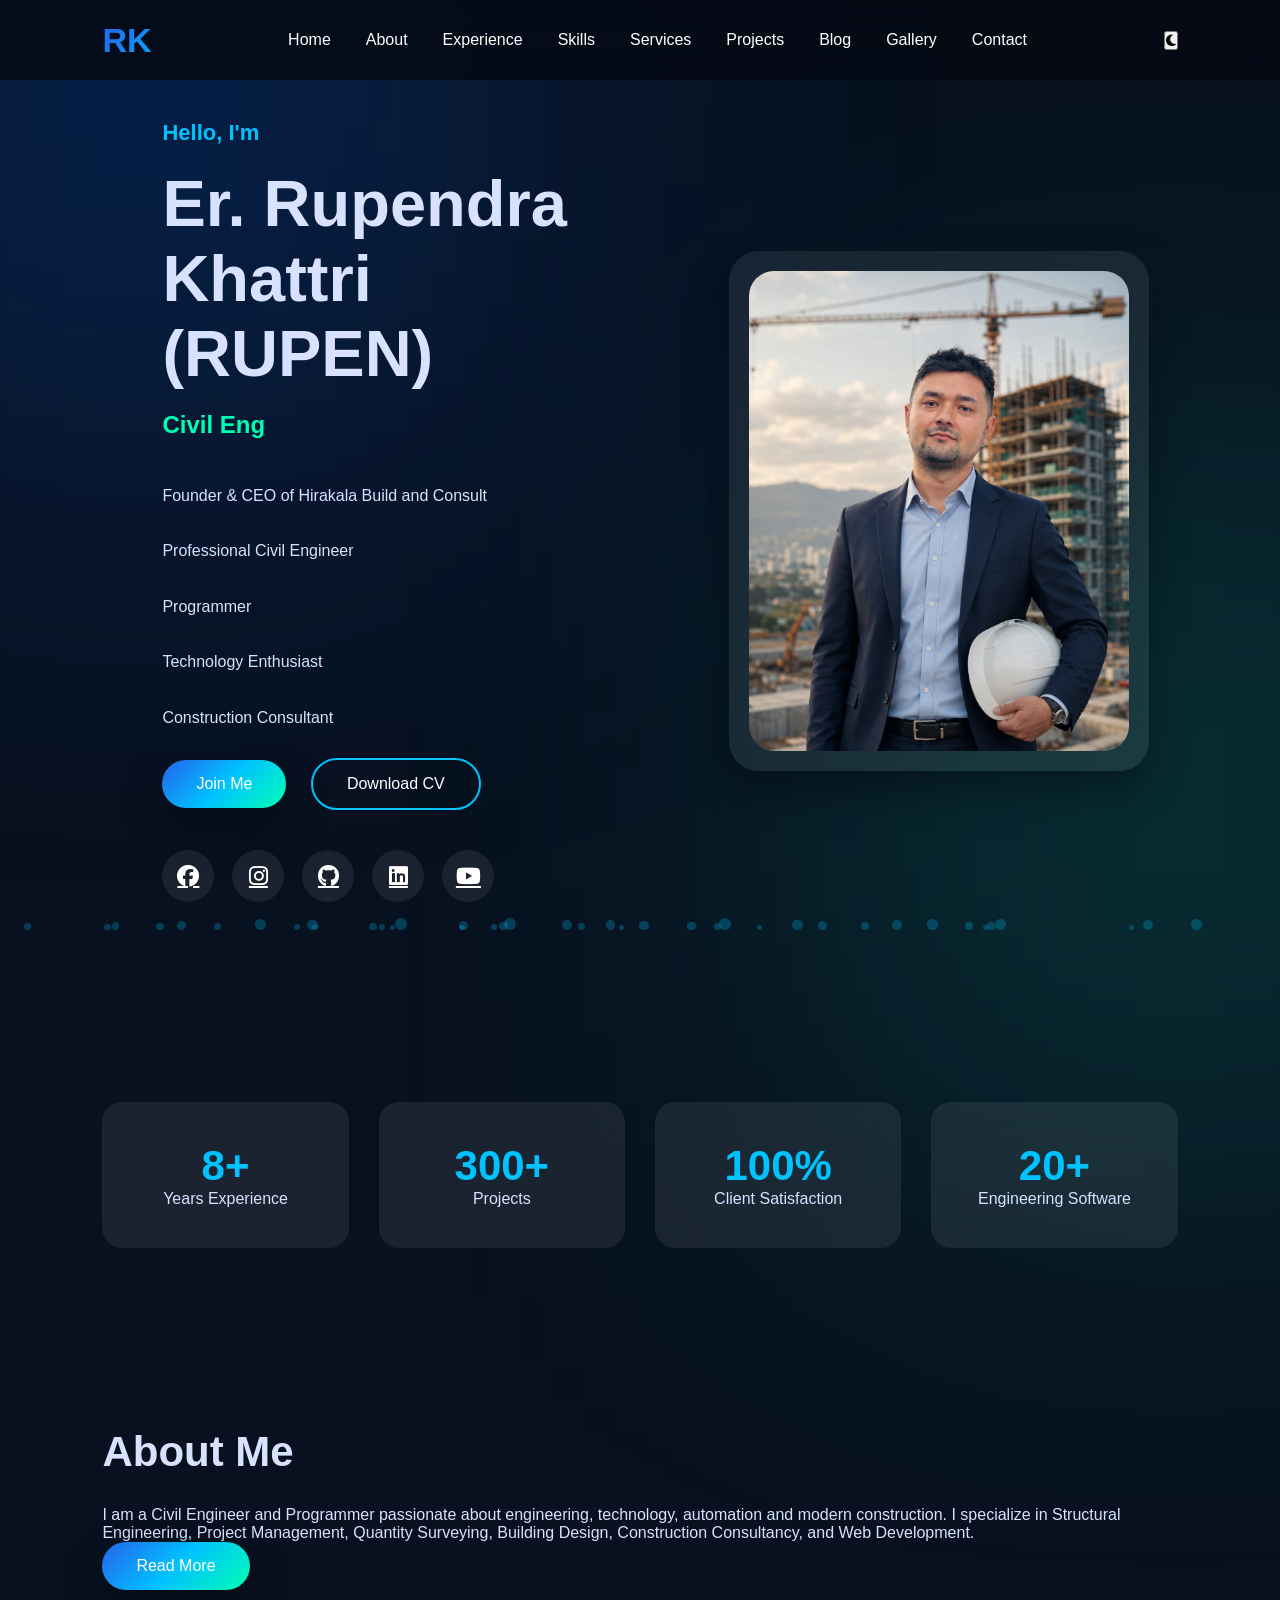
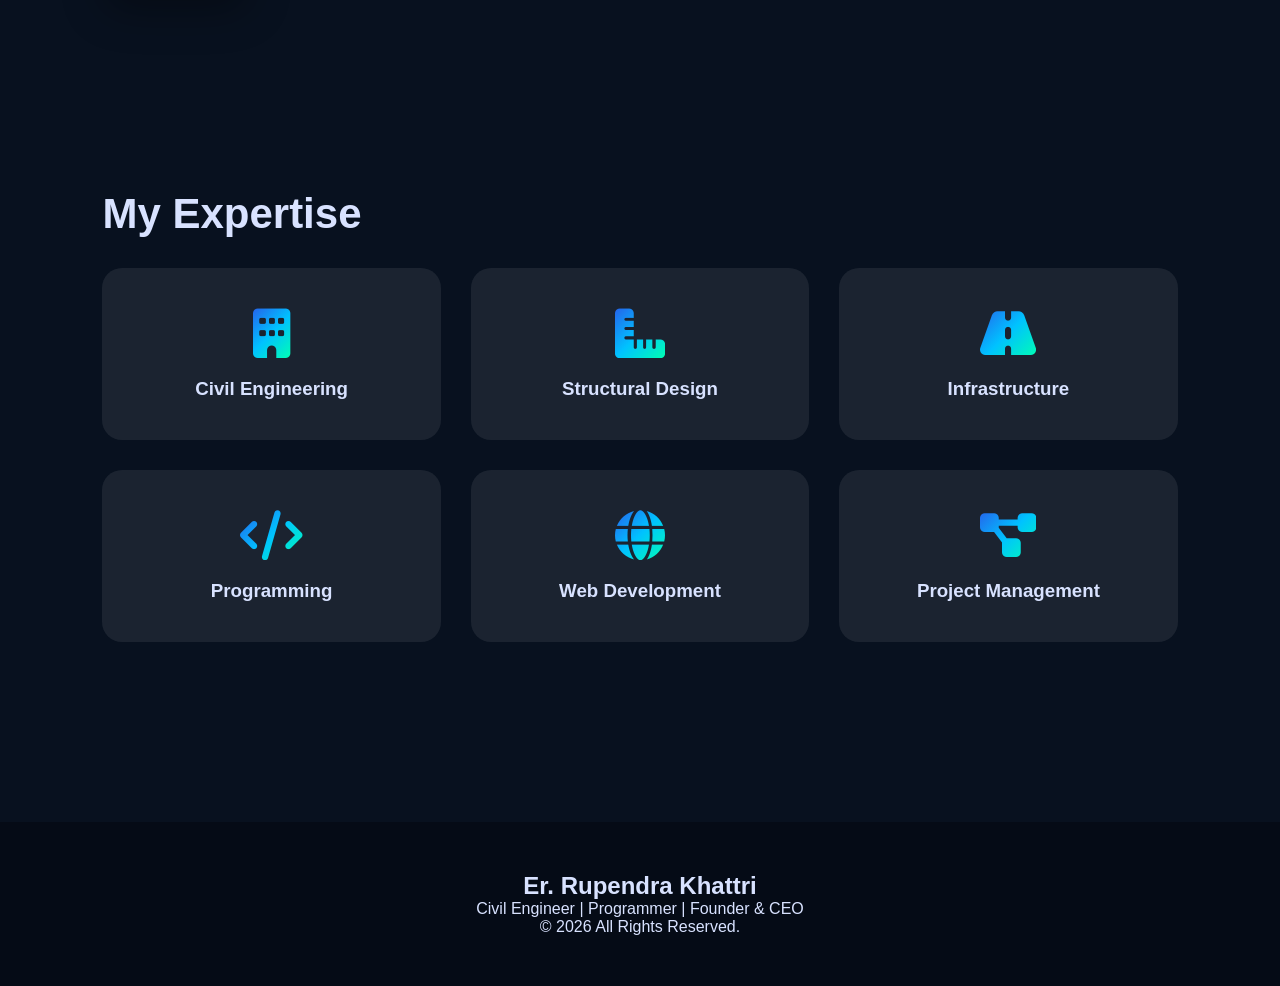
==== commit 2e87f611: "Add files via upload" ====
--- a/index.html
+++ b/index.html
@@ -35,7 +35,6 @@
 
 <header>
 
-<nav class="navbar">
 
 <nav class="navbar">
 
@@ -58,6 +57,11 @@
     <div class="menu-toggle">
         <i class="fas fa-bars"></i>
     </div>
+<button id="theme-toggle">
+
+<i class="fas fa-moon"></i>
+
+</button>
 
 </nav>
 
--- a/css/style.css
+++ b/css/style.css
@@ -68,7 +68,7 @@
 
 /* Loader */
 
-#loader{
+#loader{
 
 position:fixed;
 
@@ -84,11 +84,23 @@
 
 align-items:center;
 
-z-index:9999;
-
-}
-
-.spinner{
+z-index:9999;
+
+}
+
+#loader.hidden{
+
+opacity:0;
+
+visibility:hidden;
+
+pointer-events:none;
+
+transition:.35s ease;
+
+}
+
+.spinner{
 
 width:60px;
 
@@ -1886,4 +1898,4 @@
 
 color:white;
 
-}+}
--- a/css/responsive.css
+++ b/css/responsive.css
@@ -44,119 +44,17 @@
 
 @media(max-width:768px){
 
-.navbar{
-
-padding:20px;
-
-}
-
-.navbar ul{
-
-display:none;
-
-}
-
-.hero{
-
-padding:120px 25px;
-
-}
-
-.hero-left h1{
-
-font-size:42px;
-
-}
-
-.hero-left h2{
-
-font-size:26px;
-
-}
-
-.profile-card{
-
-width:320px;
-
-height:400px;
-
-}
-
-.stats{
-
-grid-template-columns:1fr;
-
-}
-
-.service-grid{
-
-grid-template-columns:1fr;
-
-}
-
-.about-preview,
-.services-preview{
-
-padding:70px 25px;
-
-}
-
-footer{
-
-padding:40px 20px;
-
-}
-
-}
-
-/* Small Mobile */
-
-@media(max-width:480px){
-
-.hero-left h1{
-
-font-size:34px;
-
-}
-
-.hero-left p{
-
-font-size:15px;
-
-}
-
-.btn,
-.btn2{
+.menu-toggle{
 
 display:block;
 
-margin:15px auto;
+font-size:28px;
 
-text-align:center;
+cursor:pointer;
 
-}
+color:white;
 
-.social{
-
-justify-content:center;
-
-}
-
-.profile-card{
-
-width:280px;
-
-height:360px;
-
-}
-
-}
-
-@media(max-width:900px){
-
-.menu-toggle{
-
-display:block;
+z-index:1001;
 
 }
 
@@ -168,9 +66,9 @@
 
 right:-100%;
 
-width:280px;
+width:260px;
 
-height:100vh;
+height:calc(100vh - 80px);
 
 background:#08111f;
 
@@ -178,11 +76,13 @@
 
 flex-direction:column;
 
+justify-content:flex-start;
+
+align-items:center;
+
 padding-top:40px;
 
 gap:25px;
-
-align-items:center;
 
 transition:.4s;
 
@@ -194,79 +94,19 @@
 
 }
 
-}
+.nav-links li{
 
-img{
-
-max-width:100%;
-
-height:auto;
+list-style:none;
 
 }
 
-section{
+.nav-links li a{
 
-padding-left:6%;
+font-size:18px;
 
-padding-right:6%;
+color:white;
 
-}
-
-@media(max-width:768px){
-
-.hero{
-
-grid-template-columns:1fr;
-
-text-align:center;
-
-}
-
-.about-container{
-
-grid-template-columns:1fr;
-
-}
-
-.contact-section{
-
-grid-template-columns:1fr;
-
-}
-
-.project-grid{
-
-grid-template-columns:1fr;
-
-}
-
-.services-page{
-
-grid-template-columns:1fr;
-
-}
-
-.software-grid{
-
-grid-template-columns:repeat(2,1fr);
-
-}
-
-.achievement-grid{
-
-grid-template-columns:1fr;
-
-}
-
-.featured-blog{
-
-grid-template-columns:1fr;
-
-}
-
-.gallery-grid{
-
-grid-template-columns:1fr;
+text-decoration:none;
 
 }
 
